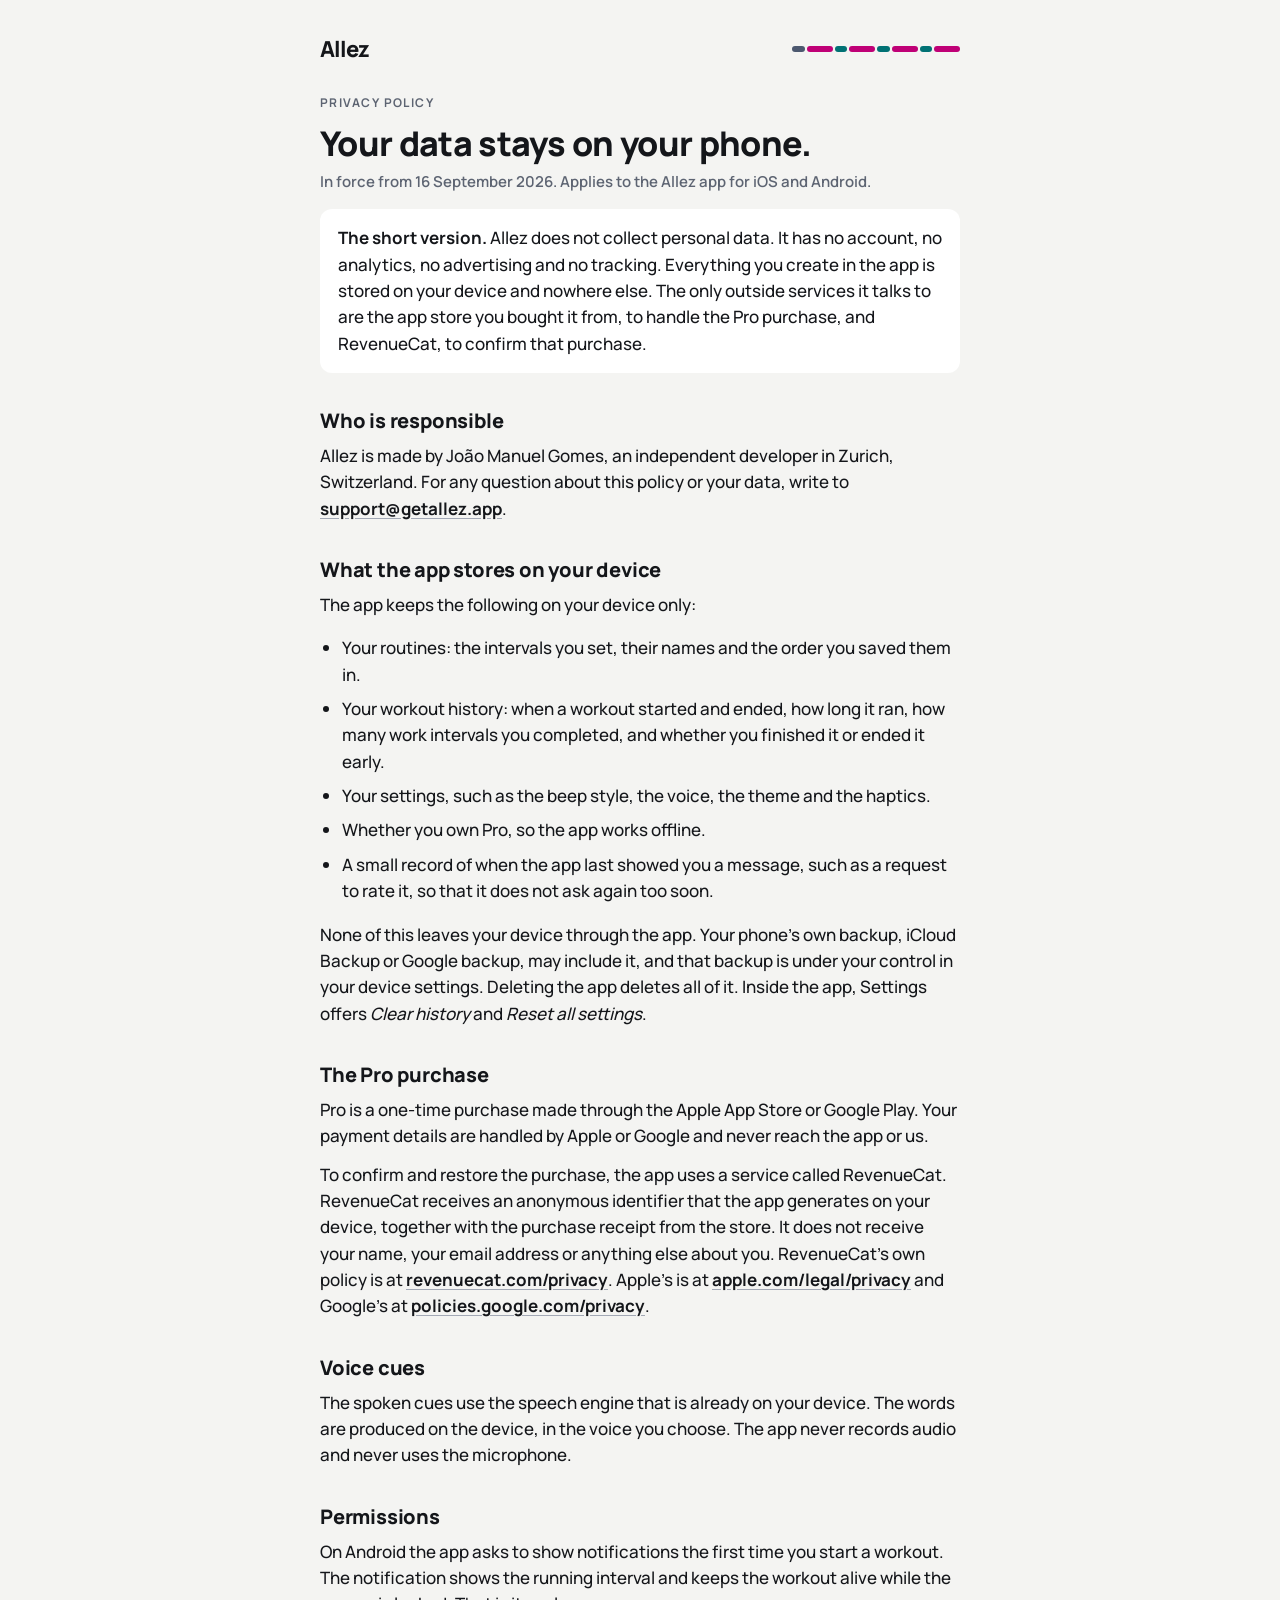
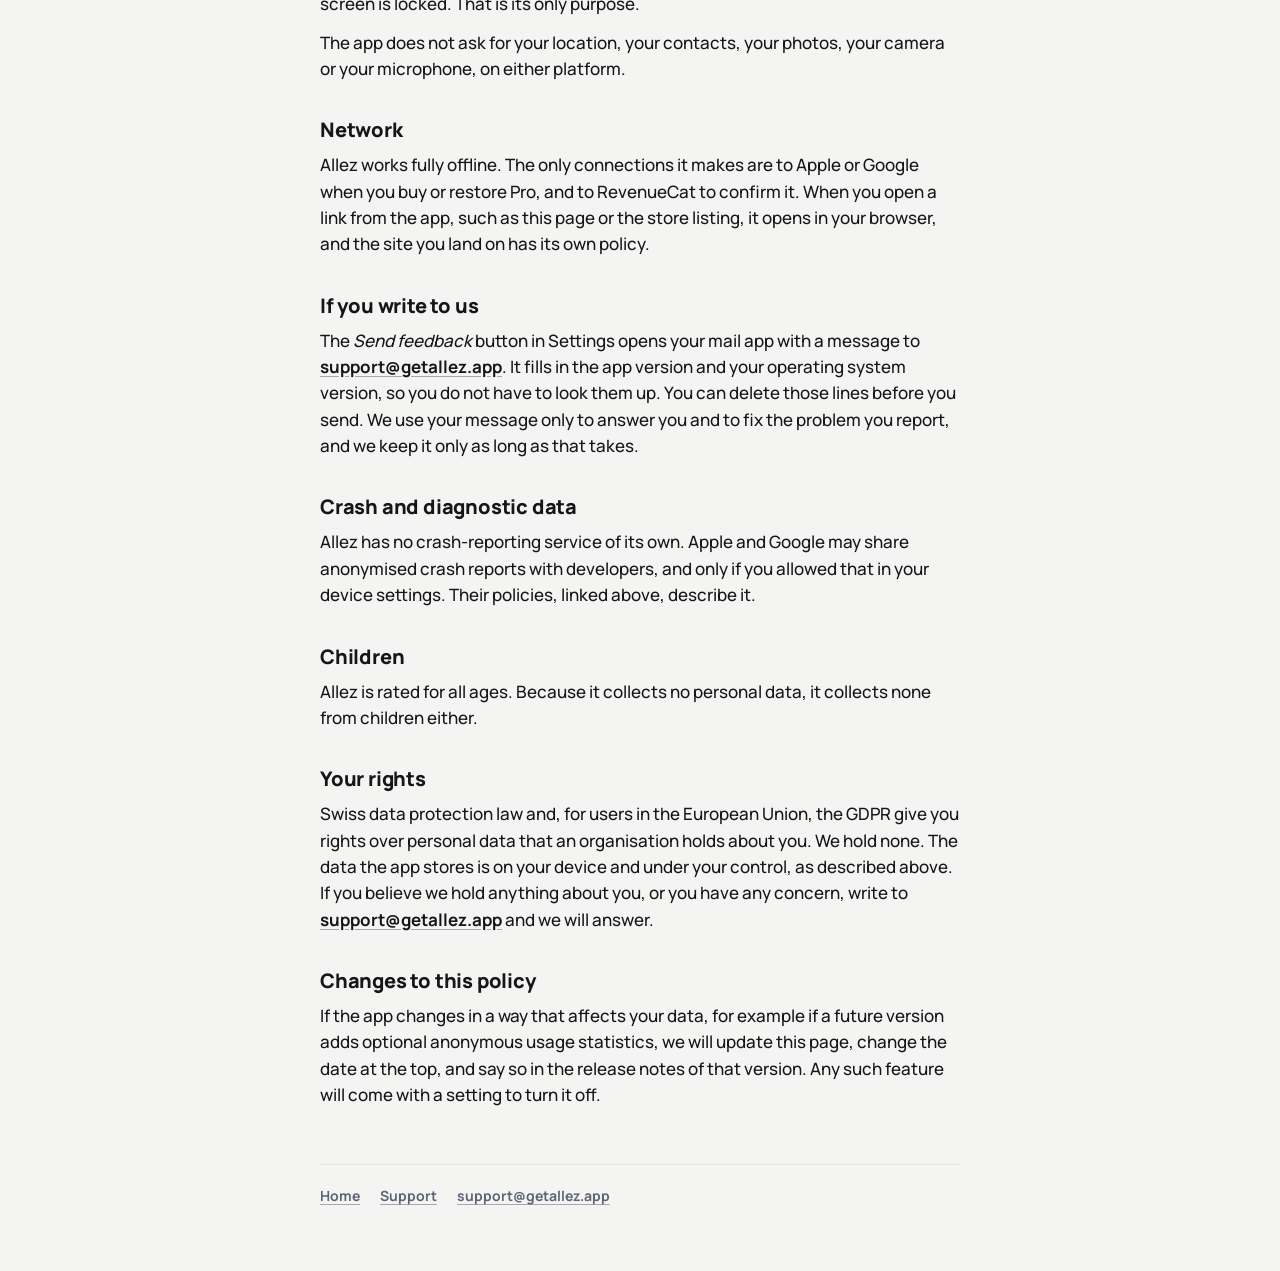
==== privacy/index.html @ d9777434 "site: add the landing page, the privacy policy and the support page Three static pages for getallez." ====
<!doctype html>
<html lang="en">
<head>
  <meta charset="utf-8">
  <meta name="viewport" content="width=device-width, initial-scale=1">
  <title>Privacy policy — Allez</title>
  <meta name="description" content="How the Allez interval timer handles your data. In short: it collects none, and everything you create stays on your device.">
  <meta name="theme-color" media="(prefers-color-scheme: light)" content="#F4F4F2">
  <meta name="theme-color" media="(prefers-color-scheme: dark)" content="#0F1115">
  <link rel="preconnect" href="https://fonts.googleapis.com">
  <link rel="preconnect" href="https://fonts.gstatic.com" crossorigin>
  <link href="https://fonts.googleapis.com/css2?family=Manrope:wght@500;600;700;800&display=swap" rel="stylesheet">
  <link rel="stylesheet" href="../assets/site.css">
</head>
<body>
<main>
  <header class="brand">
    <a class="wordmark" href="../">Allez</a>
    <div class="bar" aria-hidden="true">
      <span class="getready"></span><span></span><span class="rest"></span><span></span><span class="rest"></span><span></span><span class="rest"></span><span></span>
    </div>
  </header>

  <p class="eyebrow">Privacy policy</p>
  <h1>Your data stays on your phone.</h1>
  <p class="meta">In force from 16 September 2026. Applies to the Allez app for iOS and Android.</p>

  <div class="card">
    <p><strong>The short version.</strong> Allez does not collect personal data. It has no account, no analytics, no advertising and no tracking. Everything you create in the app is stored on your device and nowhere else. The only outside services it talks to are the app store you bought it from, to handle the Pro purchase, and RevenueCat, to confirm that purchase.</p>
  </div>

  <h2>Who is responsible</h2>
  <p>Allez is made by João Manuel Gomes, an independent developer in Zurich, Switzerland. For any question about this policy or your data, write to <a href="mailto:support@getallez.app">support@getallez.app</a>.</p>

  <h2>What the app stores on your device</h2>
  <p>The app keeps the following on your device only:</p>
  <ul>
    <li>Your routines: the intervals you set, their names and the order you saved them in.</li>
    <li>Your workout history: when a workout started and ended, how long it ran, how many work intervals you completed, and whether you finished it or ended it early.</li>
    <li>Your settings, such as the beep style, the voice, the theme and the haptics.</li>
    <li>Whether you own Pro, so the app works offline.</li>
    <li>A small record of when the app last showed you a message, such as a request to rate it, so that it does not ask again too soon.</li>
  </ul>
  <p>None of this leaves your device through the app. Your phone's own backup, iCloud Backup or Google backup, may include it, and that backup is under your control in your device settings. Deleting the app deletes all of it. Inside the app, Settings offers <em>Clear history</em> and <em>Reset all settings</em>.</p>

  <h2>The Pro purchase</h2>
  <p>Pro is a one-time purchase made through the Apple App Store or Google Play. Your payment details are handled by Apple or Google and never reach the app or us.</p>
  <p>To confirm and restore the purchase, the app uses a service called RevenueCat. RevenueCat receives an anonymous identifier that the app generates on your device, together with the purchase receipt from the store. It does not receive your name, your email address or anything else about you. RevenueCat's own policy is at <a href="https://www.revenuecat.com/privacy" rel="noopener">revenuecat.com/privacy</a>. Apple's is at <a href="https://www.apple.com/legal/privacy/" rel="noopener">apple.com/legal/privacy</a> and Google's at <a href="https://policies.google.com/privacy" rel="noopener">policies.google.com/privacy</a>.</p>

  <h2>Voice cues</h2>
  <p>The spoken cues use the speech engine that is already on your device. The words are produced on the device, in the voice you choose. The app never records audio and never uses the microphone.</p>

  <h2>Permissions</h2>
  <p>On Android the app asks to show notifications the first time you start a workout. The notification shows the running interval and keeps the workout alive while the screen is locked. That is its only purpose.</p>
  <p>The app does not ask for your location, your contacts, your photos, your camera or your microphone, on either platform.</p>

  <h2>Network</h2>
  <p>Allez works fully offline. The only connections it makes are to Apple or Google when you buy or restore Pro, and to RevenueCat to confirm it. When you open a link from the app, such as this page or the store listing, it opens in your browser, and the site you land on has its own policy.</p>

  <h2>If you write to us</h2>
  <p>The <em>Send feedback</em> button in Settings opens your mail app with a message to <a href="mailto:support@getallez.app">support@getallez.app</a>. It fills in the app version and your operating system version, so you do not have to look them up. You can delete those lines before you send. We use your message only to answer you and to fix the problem you report, and we keep it only as long as that takes.</p>

  <h2>Crash and diagnostic data</h2>
  <p>Allez has no crash-reporting service of its own. Apple and Google may share anonymised crash reports with developers, and only if you allowed that in your device settings. Their policies, linked above, describe it.</p>

  <h2>Children</h2>
  <p>Allez is rated for all ages. Because it collects no personal data, it collects none from children either.</p>

  <h2>Your rights</h2>
  <p>Swiss data protection law and, for users in the European Union, the GDPR give you rights over personal data that an organisation holds about you. We hold none. The data the app stores is on your device and under your control, as described above. If you believe we hold anything about you, or you have any concern, write to <a href="mailto:support@getallez.app">support@getallez.app</a> and we will answer.</p>

  <h2>Changes to this policy</h2>
  <p>If the app changes in a way that affects your data, for example if a future version adds optional anonymous usage statistics, we will update this page, change the date at the top, and say so in the release notes of that version. Any such feature will come with a setting to turn it off.</p>

  <footer>
    <a href="../">Home</a>
    <a href="../support/">Support</a>
    <a href="mailto:support@getallez.app">support@getallez.app</a>
  </footer>
</main>
</body>
</html>
---- assets/site.css ----
/* The site uses the colours and the type of the app, so a user who comes
   from the App Store page to the support page sees the same thing. */

:root {
  --surface: #F4F4F2;
  --card: #FFFFFF;
  --border: #E4E6EA;
  --text: #14161A;
  --text2: #5D6472;
  --text3: #A2A8B5;
  --work: #BF0076;
  --rest: #007174;
  --recovery: #5447A1;
  --getready: #4C586F;
  color-scheme: light dark;
}

@media (prefers-color-scheme: dark) {
  :root {
    --surface: #0F1115;
    --card: #181B21;
    --border: #242830;
    --text: #F4F5F7;
    --text2: #A2A8B5;
    --text3: #5D6472;
  }
}

* {
  box-sizing: border-box;
}

html {
  -webkit-text-size-adjust: 100%;
}

body {
  margin: 0;
  background: var(--surface);
  color: var(--text);
  font-family: "Manrope", -apple-system, BlinkMacSystemFont, "Segoe UI", sans-serif;
  font-size: 17px;
  line-height: 1.55;
  font-weight: 500;
}

main {
  max-width: 680px;
  margin: 0 auto;
  padding: 24px 20px 64px;
}

/* The wordmark and the routine bar are the whole brand. */
.brand {
  display: flex;
  align-items: center;
  justify-content: space-between;
  gap: 16px;
  padding: 8px 0 28px;
}

.wordmark {
  font-size: 22px;
  font-weight: 800;
  letter-spacing: -0.04em;
  color: var(--text);
  text-decoration: none;
}

.bar {
  display: flex;
  gap: 2px;
  height: 6px;
  width: 168px;
}

.bar span {
  flex: 2;
  border-radius: 3px;
  background: var(--work);
}

.bar span.rest {
  flex: 1;
  background: var(--rest);
}

.bar span.getready {
  flex: 1;
  background: var(--getready);
}

h1 {
  font-size: 34px;
  line-height: 1.1;
  letter-spacing: -0.02em;
  font-weight: 800;
  margin: 0 0 8px;
}

h2 {
  font-size: 20px;
  line-height: 1.2;
  letter-spacing: -0.01em;
  font-weight: 800;
  margin: 36px 0 10px;
}

h3 {
  font-size: 17px;
  font-weight: 700;
  margin: 24px 0 6px;
}

p, li {
  margin: 0 0 12px;
}

ul {
  padding-left: 22px;
}

li {
  margin-bottom: 8px;
}

a {
  color: var(--text);
  font-weight: 700;
  text-decoration: underline;
  text-decoration-color: var(--text3);
  text-underline-offset: 3px;
}

a:hover {
  text-decoration-color: var(--text);
}

.lead {
  font-size: 20px;
  color: var(--text2);
  font-weight: 600;
  margin-bottom: 28px;
}

.meta {
  color: var(--text2);
  font-size: 15px;
  font-weight: 600;
}

.eyebrow {
  font-size: 12px;
  font-weight: 700;
  letter-spacing: 0.12em;
  text-transform: uppercase;
  color: var(--text2);
  margin: 0 0 12px;
}

.card {
  background: var(--card);
  border-radius: 12px;
  padding: 16px 18px;
  margin: 16px 0;
}

.card p:last-child, .card li:last-child {
  margin-bottom: 0;
}

.pill {
  display: inline-block;
  padding: 10px 18px;
  border-radius: 999px;
  background: var(--text);
  color: var(--surface);
  font-weight: 800;
  text-decoration: none;
}

.pill.quiet {
  background: transparent;
  color: var(--text2);
  border: 1.5px solid var(--border);
}

.actions {
  display: flex;
  flex-wrap: wrap;
  gap: 10px;
  margin: 28px 0;
}

footer {
  margin-top: 56px;
  padding-top: 20px;
  border-top: 1px solid var(--border);
  color: var(--text2);
  font-size: 14px;
  font-weight: 600;
  display: flex;
  flex-wrap: wrap;
  gap: 8px 20px;
}

footer a {
  color: var(--text2);
}

code {
  font-family: ui-monospace, "SF Mono", Menlo, monospace;
  font-size: 15px;
  background: var(--card);
  padding: 2px 6px;
  border-radius: 6px;
}

table {
  width: 100%;
  border-collapse: collapse;
  font-size: 15px;
  margin: 12px 0 20px;
}

th, td {
  text-align: left;
  padding: 10px 8px;
  border-bottom: 1px solid var(--border);
  vertical-align: top;
}

th {
  color: var(--text2);
  font-weight: 700;
  font-size: 12px;
  letter-spacing: 0.08em;
  text-transform: uppercase;
}
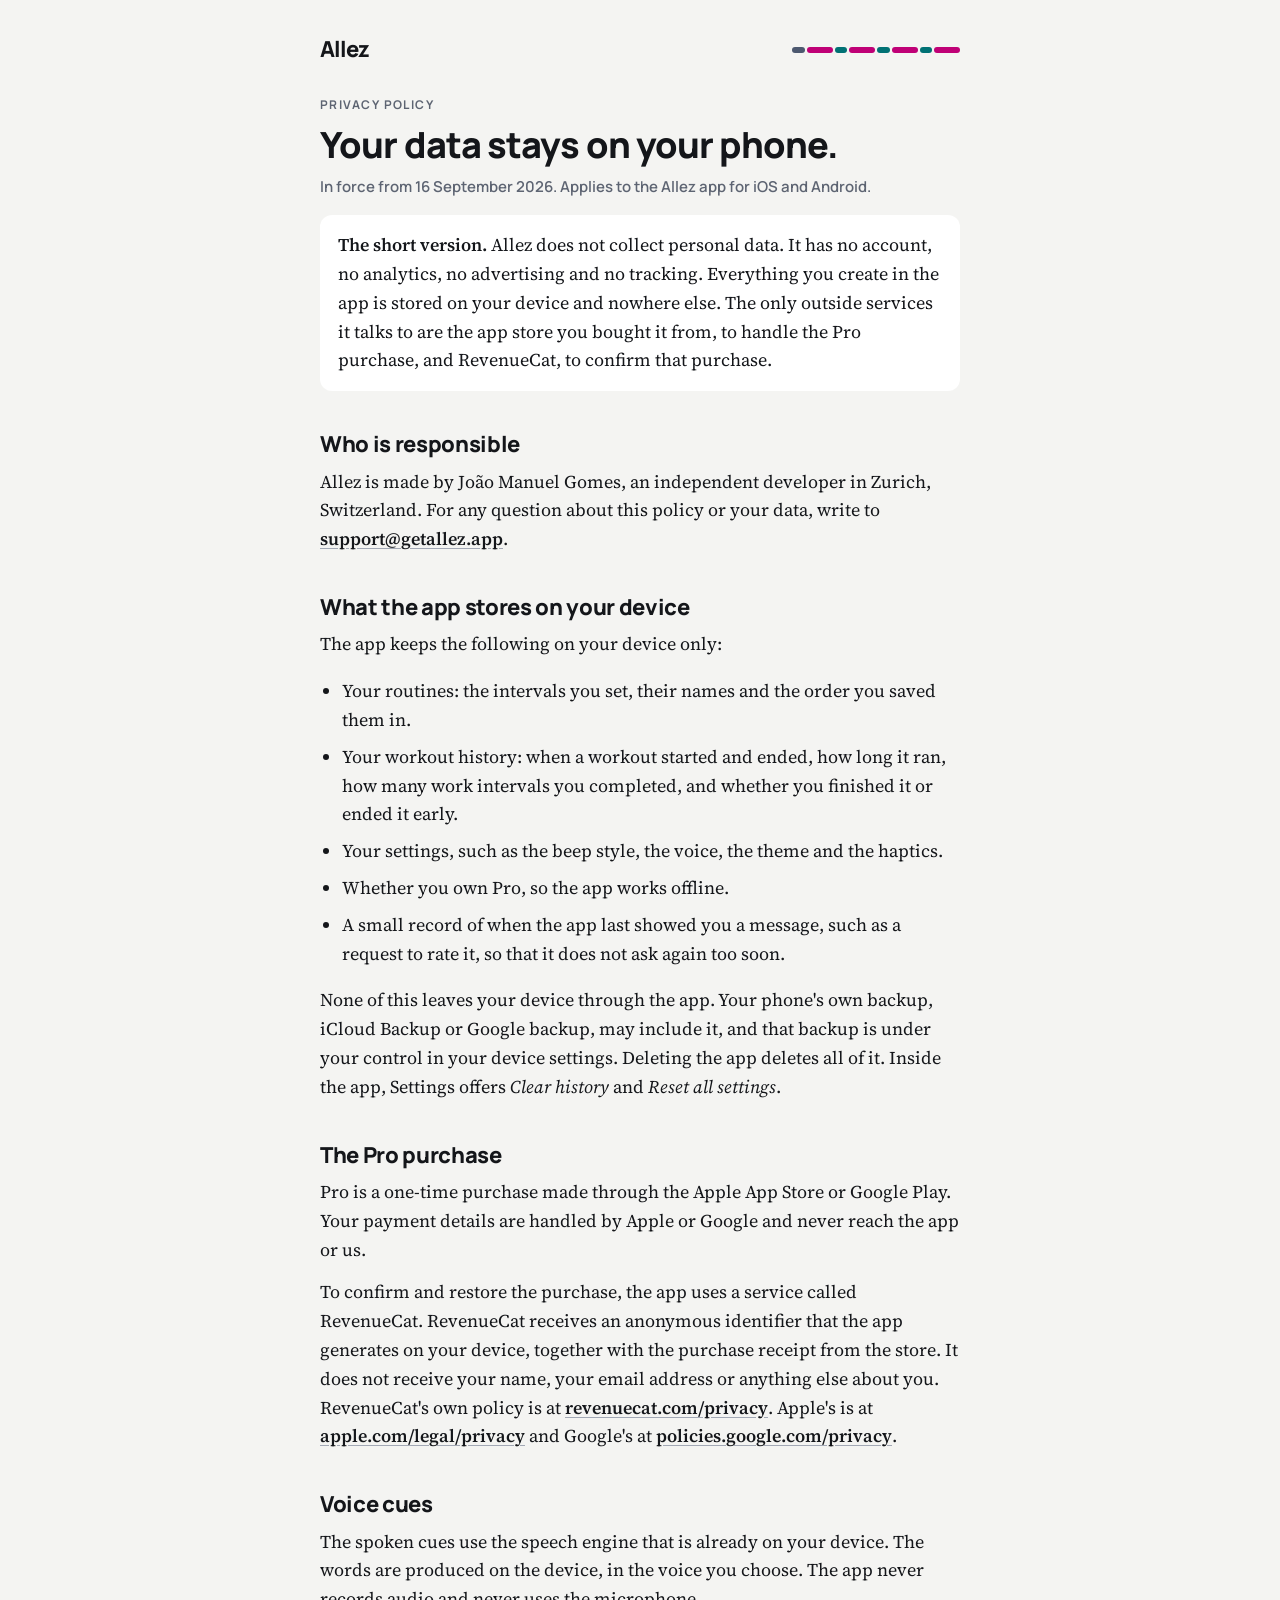
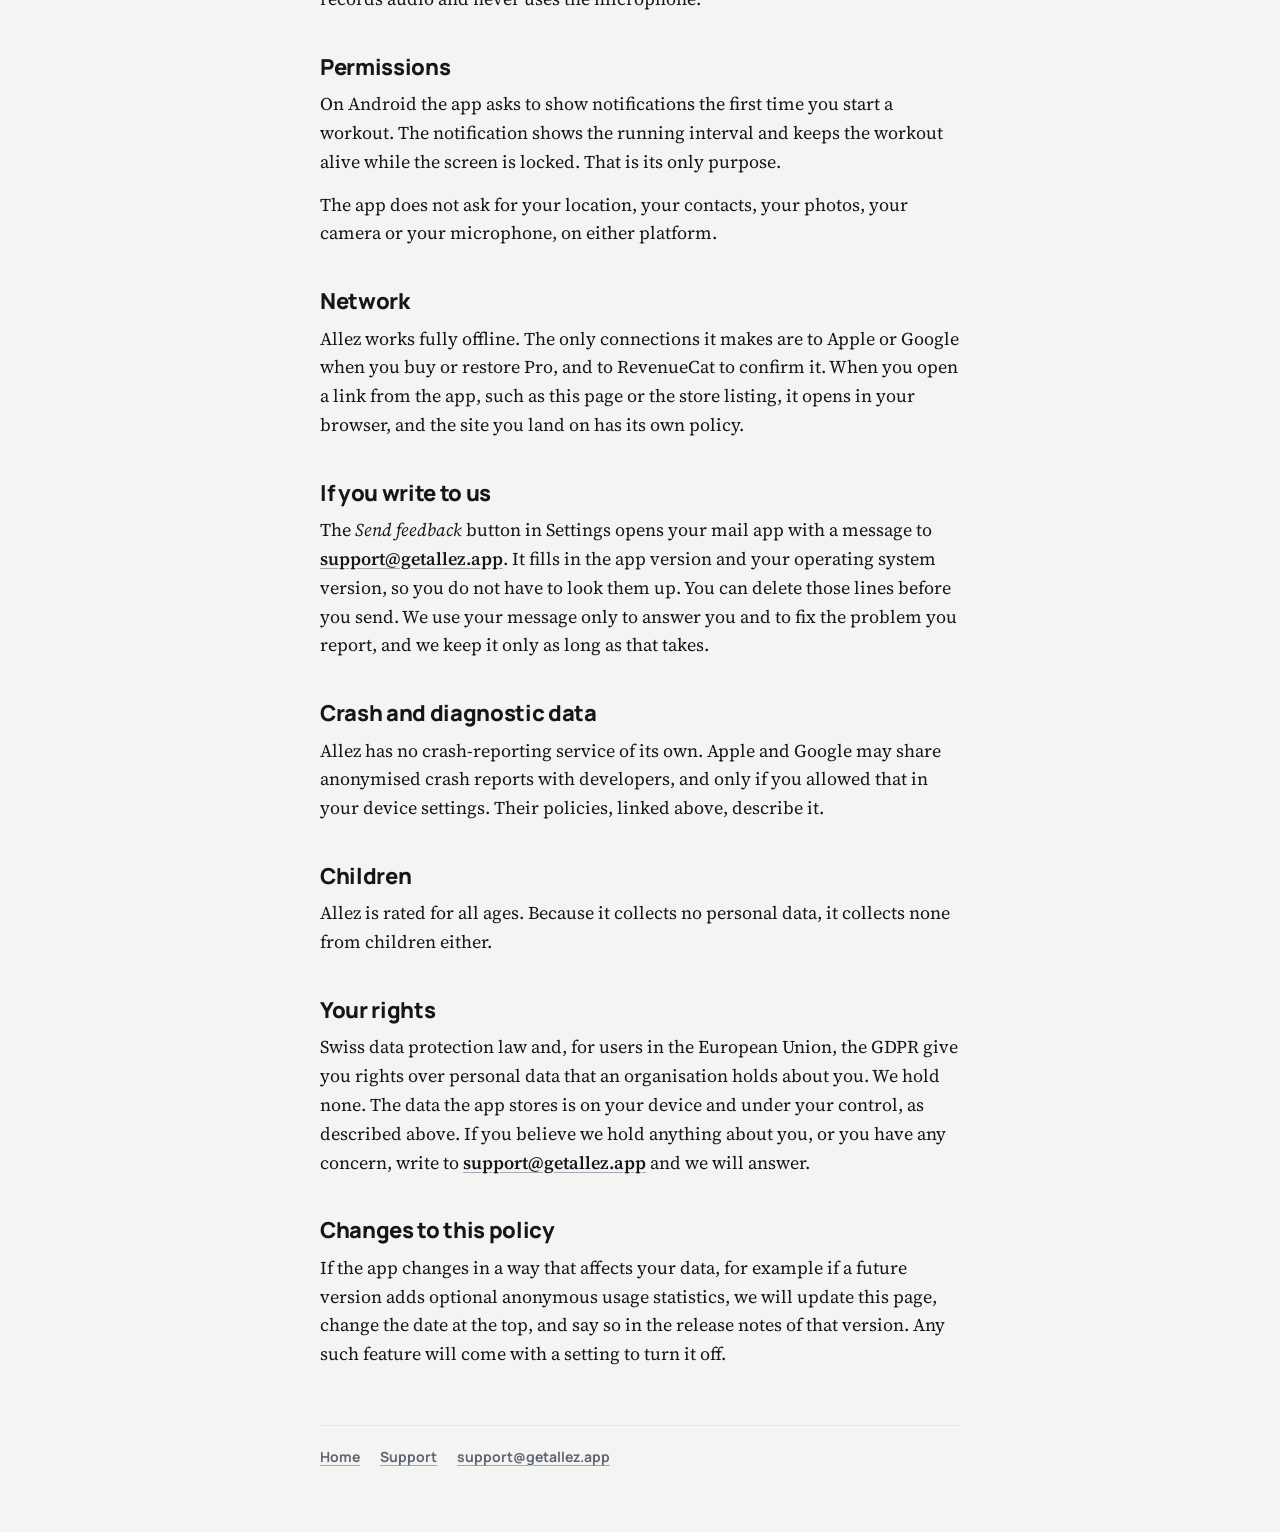
==== commit 8f02314e: "site: set the body text in a serif so headings and paragraphs differ Headings, labels and buttons ke" ====
--- a/privacy/index.html
+++ b/privacy/index.html
@@ -9,7 +9,7 @@
   <meta name="theme-color" media="(prefers-color-scheme: dark)" content="#0F1115">
   <link rel="preconnect" href="https://fonts.googleapis.com">
   <link rel="preconnect" href="https://fonts.gstatic.com" crossorigin>
-  <link href="https://fonts.googleapis.com/css2?family=Manrope:wght@500;600;700;800&display=swap" rel="stylesheet">
+  <link href="https://fonts.googleapis.com/css2?family=Manrope:wght@600;700;800&family=Source+Serif+4:ital,opsz,wght@0,8..60,400;0,8..60,600;1,8..60,400&display=swap" rel="stylesheet">
   <link rel="stylesheet" href="../assets/site.css">
 </head>
 <body>
--- a/assets/site.css
+++ b/assets/site.css
@@ -34,14 +34,21 @@
   -webkit-text-size-adjust: 100%;
 }
 
+/* Two voices. Headings, labels and buttons speak in Manrope, the face of
+   the app. Running text speaks in a serif made for reading on screens, so
+   a heading and the paragraph under it never look like the same thing. */
 body {
   margin: 0;
   background: var(--surface);
   color: var(--text);
+  font-family: "Source Serif 4", Georgia, "Times New Roman", serif;
+  font-size: 18px;
+  line-height: 1.6;
+  font-weight: 400;
+}
+
+h1, h2, h3, .wordmark, .eyebrow, .pill, .meta, footer, th {
   font-family: "Manrope", -apple-system, BlinkMacSystemFont, "Segoe UI", sans-serif;
-  font-size: 17px;
-  line-height: 1.55;
-  font-weight: 500;
 }
 
 main {
@@ -91,29 +98,30 @@
 }
 
 h1 {
-  font-size: 34px;
-  line-height: 1.1;
-  letter-spacing: -0.02em;
-  font-weight: 800;
-  margin: 0 0 8px;
+  font-size: 36px;
+  line-height: 1.08;
+  letter-spacing: -0.025em;
+  font-weight: 800;
+  margin: 0 0 10px;
 }
 
 h2 {
-  font-size: 20px;
+  font-size: 22px;
   line-height: 1.2;
-  letter-spacing: -0.01em;
-  font-weight: 800;
-  margin: 36px 0 10px;
+  letter-spacing: -0.015em;
+  font-weight: 800;
+  margin: 40px 0 10px;
 }
 
 h3 {
   font-size: 17px;
-  font-weight: 700;
-  margin: 24px 0 6px;
+  font-weight: 800;
+  letter-spacing: -0.005em;
+  margin: 26px 0 6px;
 }
 
 p, li {
-  margin: 0 0 12px;
+  margin: 0 0 14px;
 }
 
 ul {
@@ -124,9 +132,13 @@
   margin-bottom: 8px;
 }
 
+strong {
+  font-weight: 600;
+}
+
 a {
   color: var(--text);
-  font-weight: 700;
+  font-weight: 600;
   text-decoration: underline;
   text-decoration-color: var(--text3);
   text-underline-offset: 3px;
@@ -137,9 +149,10 @@
 }
 
 .lead {
-  font-size: 20px;
-  color: var(--text2);
-  font-weight: 600;
+  font-size: 21px;
+  line-height: 1.45;
+  color: var(--text2);
+  font-weight: 400;
   margin-bottom: 28px;
 }
 
@@ -198,7 +211,7 @@
   border-top: 1px solid var(--border);
   color: var(--text2);
   font-size: 14px;
-  font-weight: 600;
+  font-weight: 700;
   display: flex;
   flex-wrap: wrap;
   gap: 8px 20px;
@@ -206,6 +219,7 @@
 
 footer a {
   color: var(--text2);
+  font-weight: 700;
 }
 
 code {
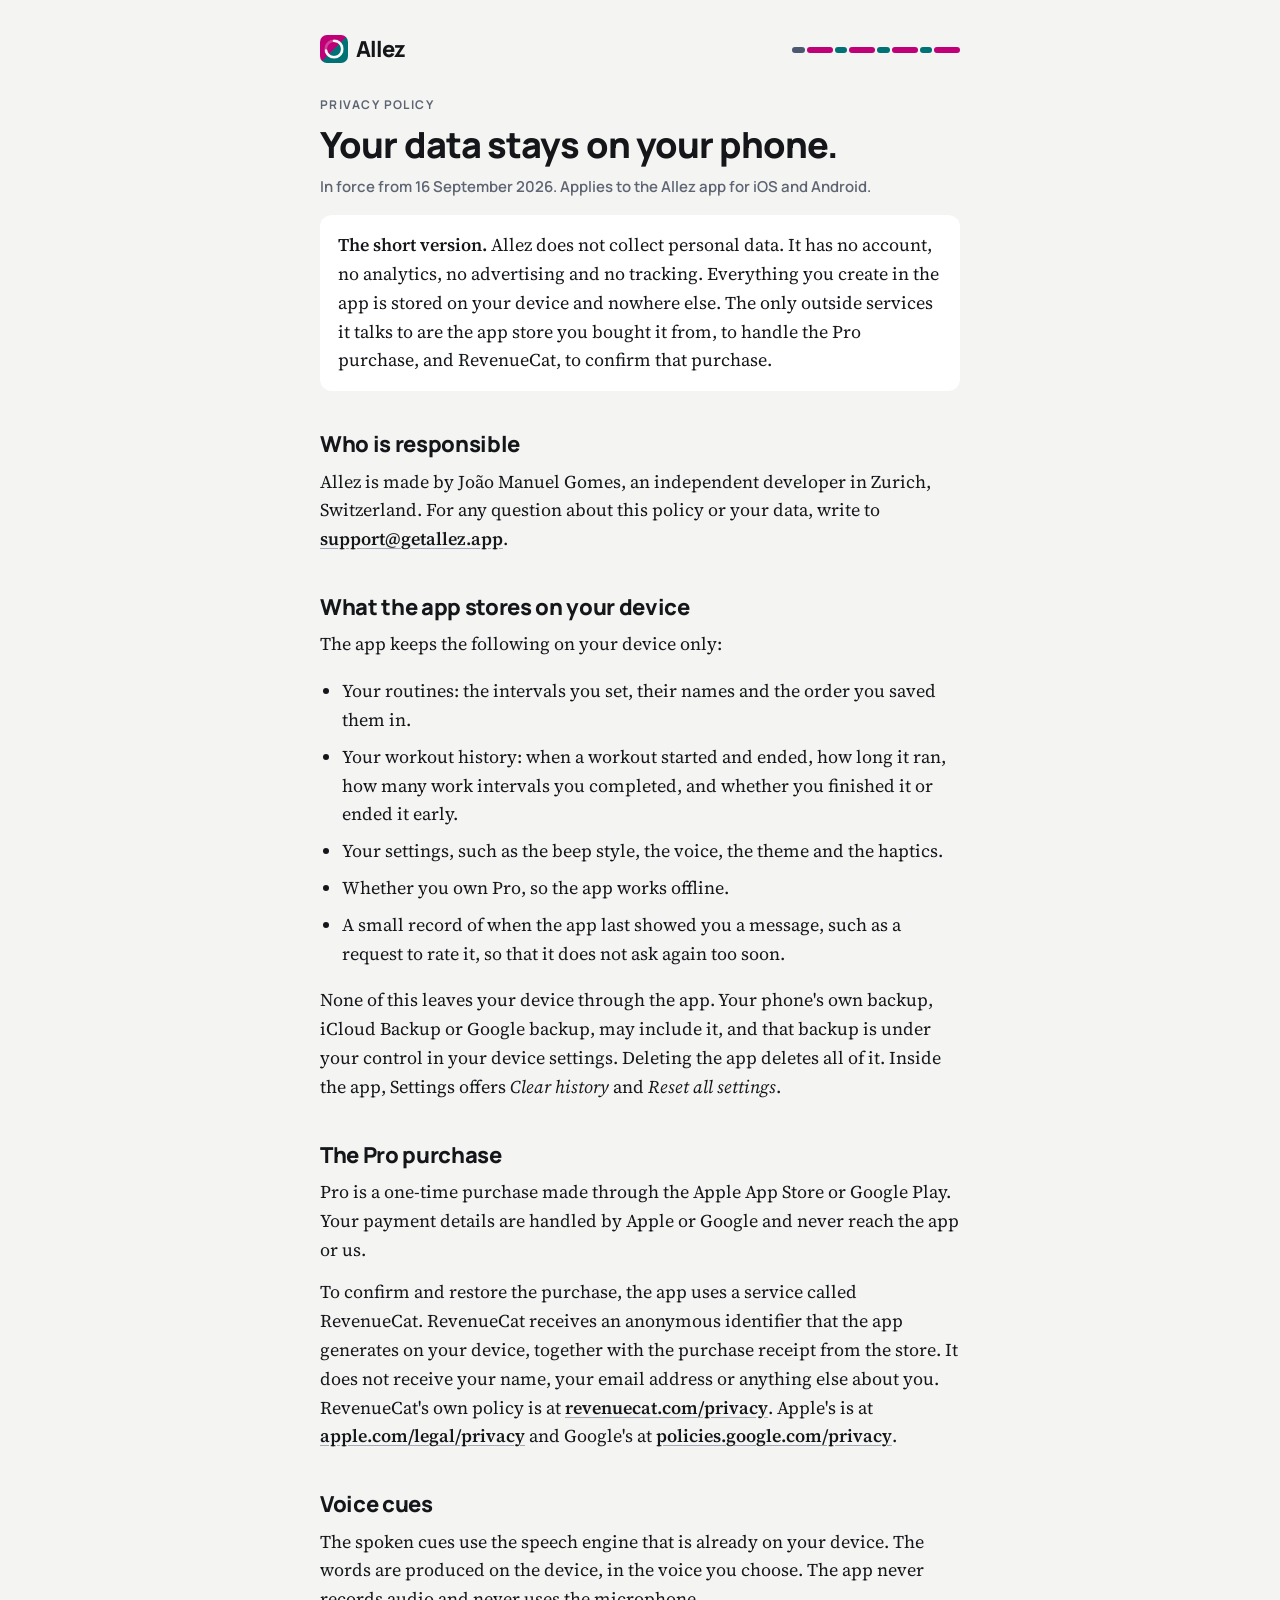
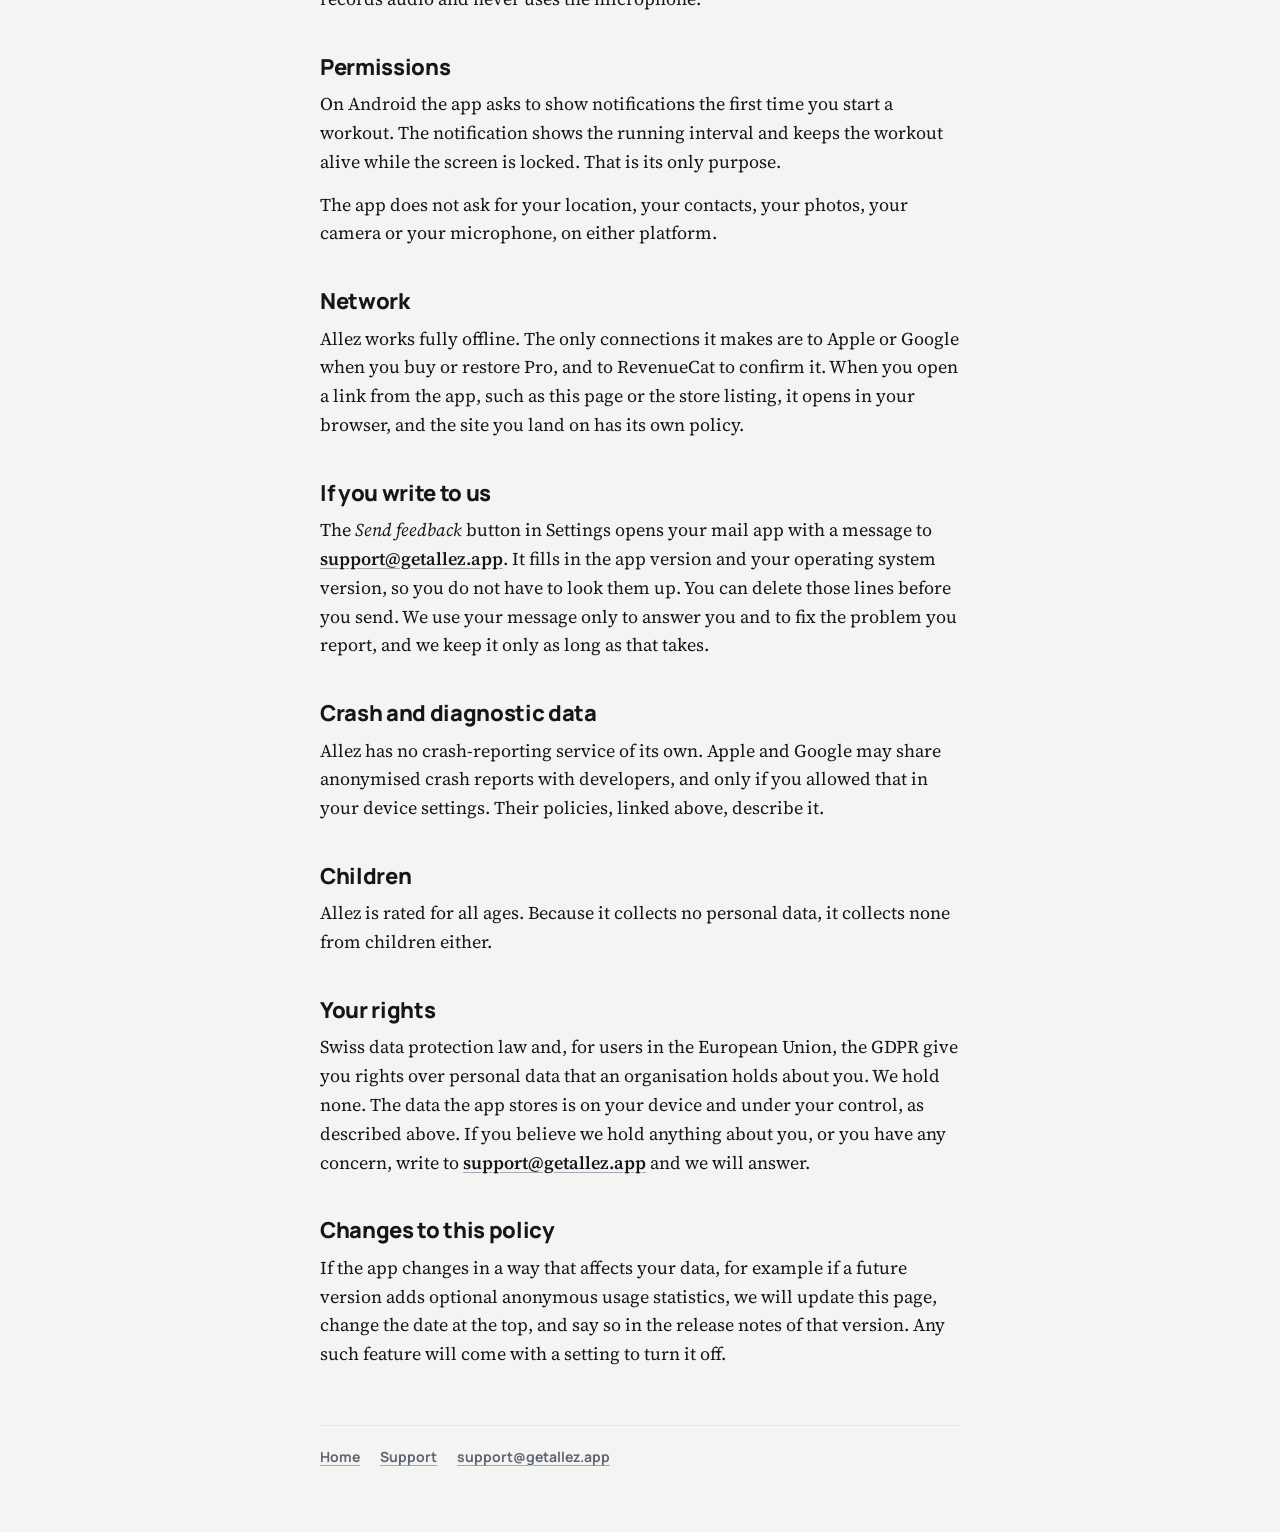
==== commit 00cad364: "site: give the landing page the app's face The landing page now shows the app: the timer mid-work as" ====
--- a/privacy/index.html
+++ b/privacy/index.html
@@ -7,6 +7,17 @@
   <meta name="description" content="How the Allez interval timer handles your data. In short: it collects none, and everything you create stays on your device.">
   <meta name="theme-color" media="(prefers-color-scheme: light)" content="#F4F4F2">
   <meta name="theme-color" media="(prefers-color-scheme: dark)" content="#0F1115">
+  <link rel="icon" href="../assets/icons/favicon.ico" sizes="any">
+  <link rel="icon" type="image/png" sizes="32x32" href="../assets/icons/icon-32.png">
+  <link rel="apple-touch-icon" href="../assets/icons/apple-touch-icon.png">
+  <meta property="og:type" content="website">
+  <meta property="og:site_name" content="Allez">
+  <meta property="og:title" content="Privacy policy — Allez">
+  <meta property="og:description" content="How the Allez interval timer handles your data. In short: it collects none.">
+  <meta property="og:url" content="https://getallez.app/privacy/">
+  <meta property="og:image" content="https://getallez.app/assets/og-image.png">
+  <meta name="twitter:card" content="summary_large_image">
+  <meta name="twitter:image" content="https://getallez.app/assets/og-image.png">
   <link rel="preconnect" href="https://fonts.googleapis.com">
   <link rel="preconnect" href="https://fonts.gstatic.com" crossorigin>
   <link href="https://fonts.googleapis.com/css2?family=Manrope:wght@600;700;800&family=Source+Serif+4:ital,opsz,wght@0,8..60,400;0,8..60,600;1,8..60,400&display=swap" rel="stylesheet">
@@ -15,7 +26,7 @@
 <body>
 <main>
   <header class="brand">
-    <a class="wordmark" href="../">Allez</a>
+    <a class="wordmark" href="../"><img class="appicon" src="../assets/icons/icon-48.png" width="28" height="28" alt="">Allez</a>
     <div class="bar" aria-hidden="true">
       <span class="getready"></span><span></span><span class="rest"></span><span></span><span class="rest"></span><span></span><span class="rest"></span><span></span>
     </div>
--- a/assets/site.css
+++ b/assets/site.css
@@ -251,3 +251,298 @@
   letter-spacing: 0.08em;
   text-transform: uppercase;
 }
+
+/* --- The landing page. The inner pages keep the narrow reading column. */
+
+main.wide {
+  max-width: 960px;
+}
+
+.appicon {
+  width: 28px;
+  height: 28px;
+  border-radius: 7px;
+  vertical-align: -6px;
+  margin-right: 8px;
+}
+
+/* The hero bar runs, like a routine. Off for people who asked for less
+   motion. */
+@media (prefers-reduced-motion: no-preference) {
+  .bar.live span {
+    animation: run 4.8s ease-in-out infinite;
+  }
+  .bar.live span:nth-child(1) { animation-delay: 0s; }
+  .bar.live span:nth-child(2) { animation-delay: .6s; }
+  .bar.live span:nth-child(3) { animation-delay: 1.2s; }
+  .bar.live span:nth-child(4) { animation-delay: 1.8s; }
+  .bar.live span:nth-child(5) { animation-delay: 2.4s; }
+  .bar.live span:nth-child(6) { animation-delay: 3s; }
+  .bar.live span:nth-child(7) { animation-delay: 3.6s; }
+  .bar.live span:nth-child(8) { animation-delay: 4.2s; }
+  @keyframes run {
+    0%, 100% { opacity: .35; }
+    12% { opacity: 1; }
+    30% { opacity: .35; }
+  }
+}
+
+section {
+  margin: 56px 0 0;
+}
+
+.hero {
+  display: grid;
+  grid-template-columns: 1fr;
+  gap: 32px;
+  align-items: center;
+  margin-top: 8px;
+}
+
+.hero h1 {
+  font-size: 40px;
+}
+
+.hero-phone {
+  max-width: 300px;
+  margin: 0 auto;
+}
+
+@media (min-width: 760px) {
+  .hero {
+    grid-template-columns: 1.15fr .85fr;
+    gap: 48px;
+  }
+  .hero h1 {
+    font-size: 48px;
+  }
+  .hero-phone {
+    max-width: 320px;
+    margin: 0;
+    justify-self: end;
+  }
+}
+
+.phone {
+  margin: 0;
+  border-radius: 34px;
+  overflow: hidden;
+  border: 1px solid var(--border);
+  background: var(--card);
+  box-shadow: 0 24px 60px rgba(0, 0, 0, .28);
+}
+
+.phone img {
+  display: block;
+  width: 100%;
+  height: auto;
+}
+
+.phone figcaption {
+  font-family: "Manrope", -apple-system, BlinkMacSystemFont, "Segoe UI", sans-serif;
+  font-size: 14px;
+  font-weight: 700;
+  color: var(--text2);
+  padding: 12px 16px 14px;
+  background: var(--card);
+}
+
+/* Three phones in a row, or a row you swipe through on a narrow screen. */
+.screens {
+  display: grid;
+  grid-auto-flow: column;
+  grid-auto-columns: minmax(230px, 1fr);
+  gap: 18px;
+  overflow-x: auto;
+  scroll-snap-type: x mandatory;
+  padding: 8px 2px 16px;
+  margin: 0 -20px;
+  padding-left: 20px;
+  padding-right: 20px;
+  scrollbar-width: none;
+}
+
+.screens::-webkit-scrollbar {
+  display: none;
+}
+
+.screens .phone {
+  scroll-snap-align: start;
+}
+
+@media (min-width: 760px) {
+  .screens {
+    grid-auto-flow: row;
+    grid-template-columns: repeat(3, 1fr);
+    overflow: visible;
+    margin: 0;
+    padding: 8px 0 0;
+  }
+}
+
+.icon {
+  width: 20px;
+  height: 20px;
+  fill: none;
+  stroke: currentColor;
+  stroke-width: 2;
+  stroke-linecap: round;
+  stroke-linejoin: round;
+  flex: none;
+}
+
+.icon.inline {
+  width: 16px;
+  height: 16px;
+  vertical-align: -3px;
+  margin-right: 6px;
+}
+
+/* The interval types, each in its own colour, as on the timer. */
+.intervals {
+  list-style: none;
+  padding: 0;
+  margin: 20px 0 0;
+  display: flex;
+  flex-wrap: wrap;
+  gap: 10px;
+}
+
+.chip {
+  display: inline-flex;
+  align-items: center;
+  gap: 8px;
+  padding: 9px 16px 9px 12px;
+  border-radius: 999px;
+  background: var(--tint);
+  color: #FAFAFA;
+  font-family: "Manrope", -apple-system, BlinkMacSystemFont, "Segoe UI", sans-serif;
+  font-size: 15px;
+  font-weight: 700;
+  margin: 0;
+}
+
+.features {
+  display: grid;
+  grid-template-columns: 1fr;
+  gap: 14px;
+  margin-top: 20px;
+}
+
+@media (min-width: 640px) {
+  .features {
+    grid-template-columns: repeat(2, 1fr);
+  }
+}
+
+@media (min-width: 900px) {
+  .features {
+    grid-template-columns: repeat(3, 1fr);
+  }
+}
+
+.feature {
+  background: var(--card);
+  border-radius: 14px;
+  padding: 18px 18px 16px;
+}
+
+.feature h3 {
+  margin: 12px 0 6px;
+  font-size: 18px;
+}
+
+.feature p {
+  margin: 0;
+  font-size: 16px;
+  color: var(--text2);
+}
+
+.feature-icon {
+  display: inline-flex;
+  align-items: center;
+  justify-content: center;
+  width: 40px;
+  height: 40px;
+  border-radius: 12px;
+  background: var(--tint);
+  color: #FAFAFA;
+}
+
+.feature-icon .icon {
+  width: 22px;
+  height: 22px;
+}
+
+.plans {
+  display: grid;
+  grid-template-columns: 1fr;
+  gap: 14px;
+  margin-top: 20px;
+}
+
+@media (min-width: 640px) {
+  .plans {
+    grid-template-columns: 1fr 1fr;
+  }
+}
+
+.plan {
+  background: var(--card);
+  border-radius: 14px;
+  padding: 20px 20px 16px;
+}
+
+.plan.pro {
+  border: 1.5px solid #F5C449;
+}
+
+.plan h3 {
+  margin: 0 0 12px;
+  font-size: 22px;
+  display: flex;
+  align-items: center;
+  gap: 10px;
+}
+
+.propill {
+  font-size: 11px;
+  font-weight: 800;
+  letter-spacing: .1em;
+  text-transform: uppercase;
+  background: #F5C449;
+  color: #2B1D00;
+  padding: 3px 9px;
+  border-radius: 999px;
+}
+
+.ticks {
+  list-style: none;
+  padding: 0;
+  margin: 0;
+}
+
+.ticks li {
+  display: flex;
+  gap: 10px;
+  align-items: flex-start;
+  margin: 0 0 10px;
+  font-size: 16px;
+}
+
+.ticks .icon {
+  width: 18px;
+  height: 18px;
+  margin-top: 4px;
+  color: var(--rest);
+}
+
+.plan.pro .ticks .icon {
+  color: #F5C449;
+}
+
+footer .made {
+  flex-basis: 100%;
+  color: var(--text3);
+  font-weight: 600;
+}
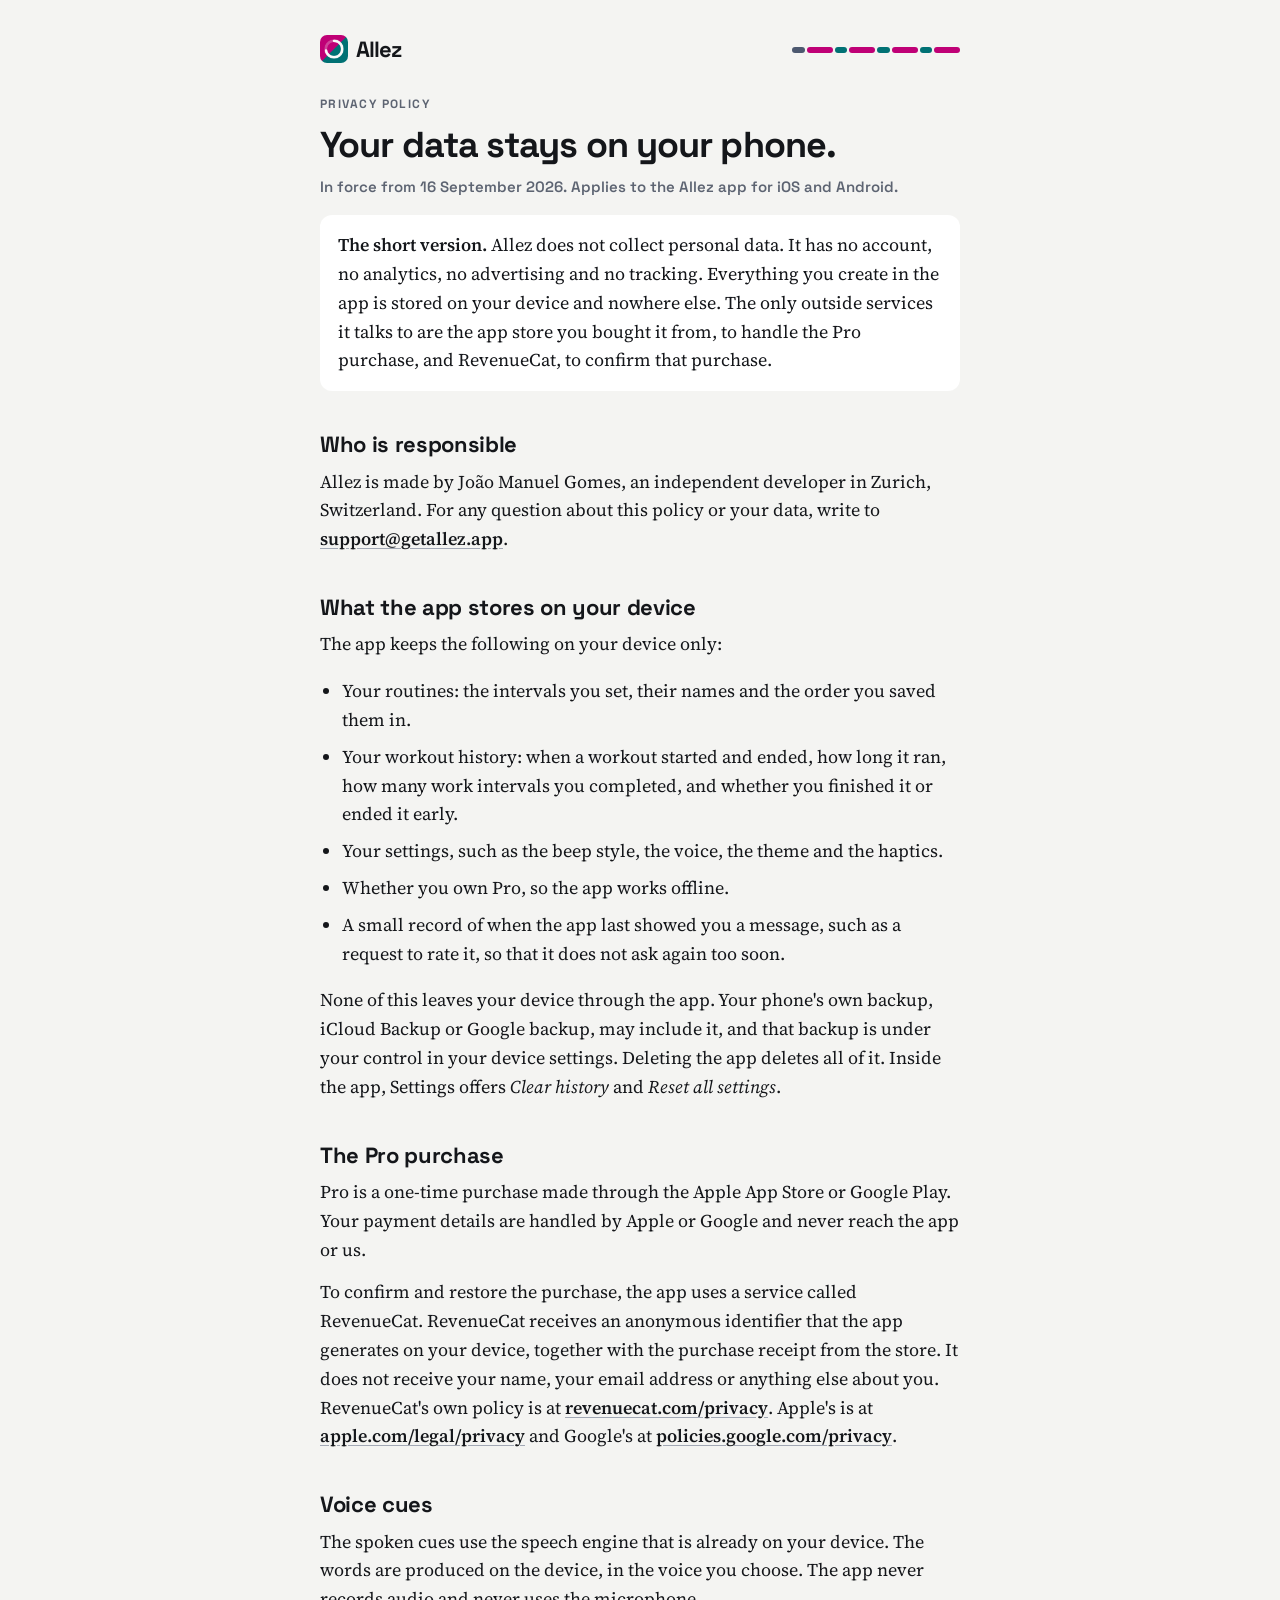
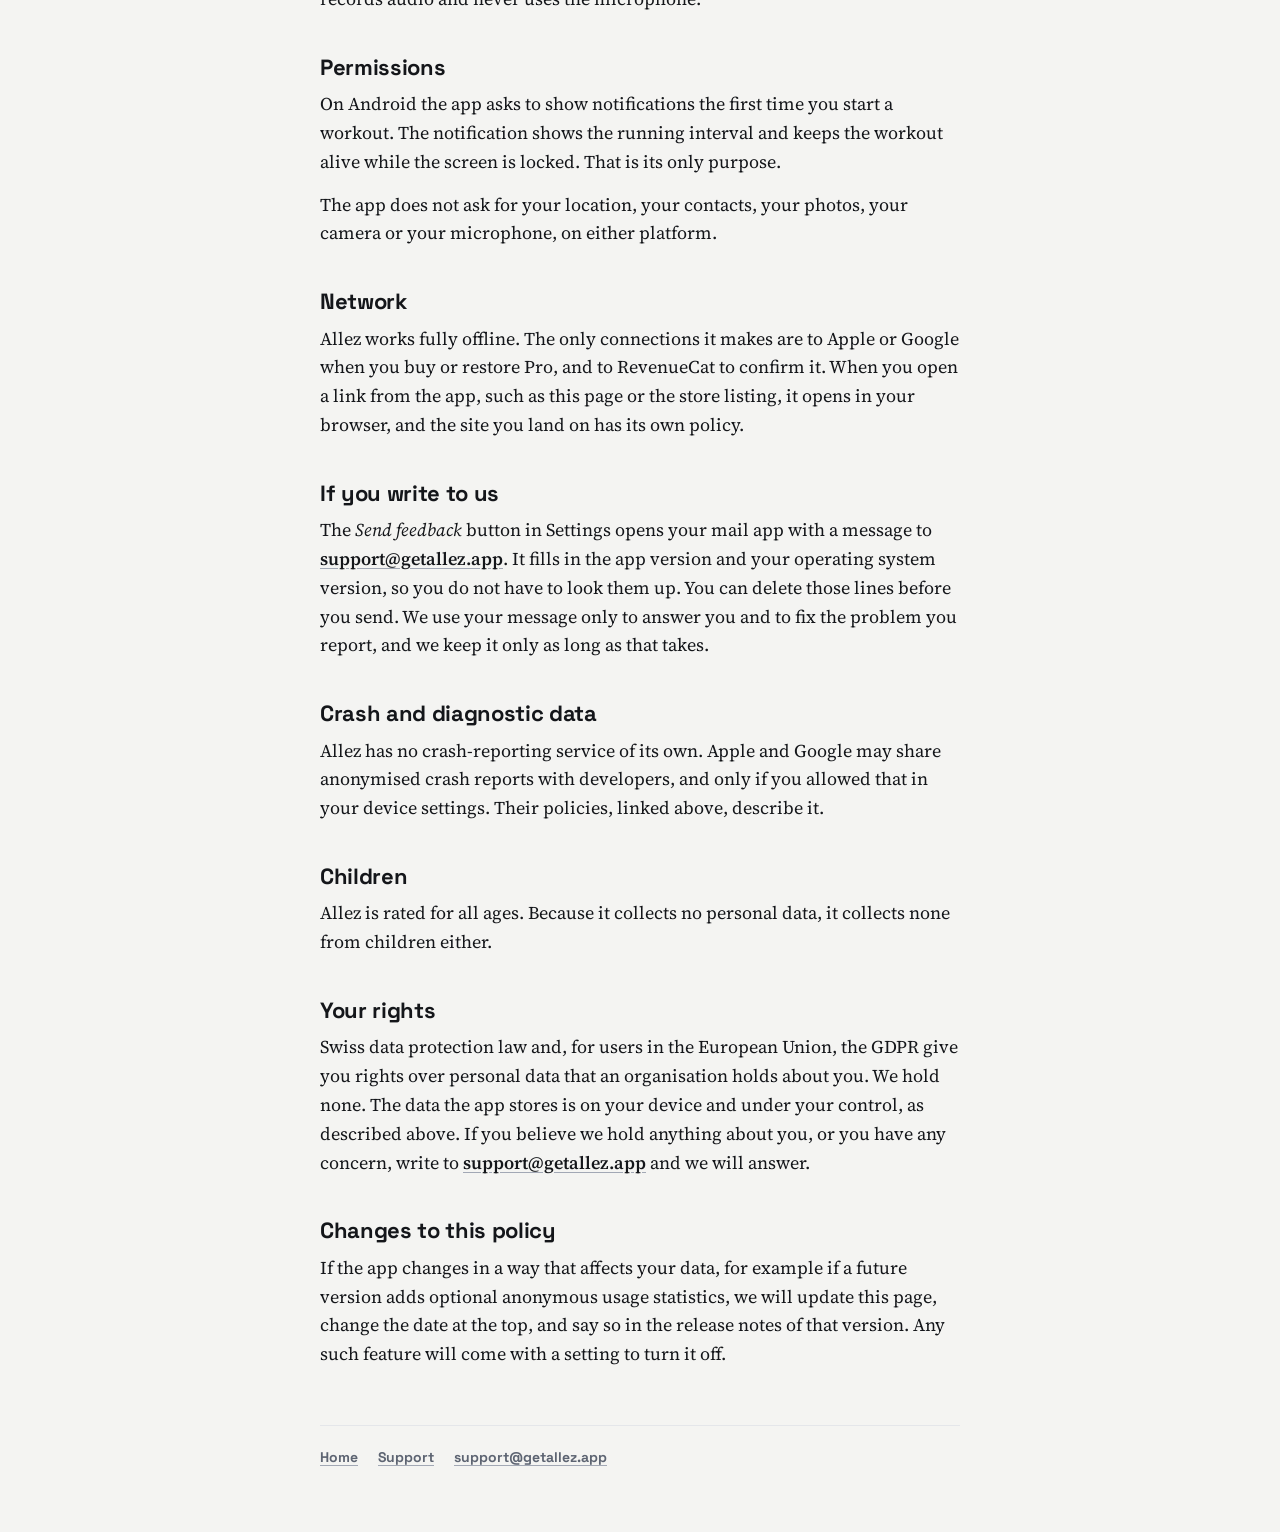
==== commit 1ea1b084: "site: set headings in Space Grotesk and refresh the screens The app moved to Space Grotesk, so the h" ====
--- a/privacy/index.html
+++ b/privacy/index.html
@@ -20,7 +20,7 @@
   <meta name="twitter:image" content="https://getallez.app/assets/og-image.png">
   <link rel="preconnect" href="https://fonts.googleapis.com">
   <link rel="preconnect" href="https://fonts.gstatic.com" crossorigin>
-  <link href="https://fonts.googleapis.com/css2?family=Manrope:wght@600;700;800&family=Source+Serif+4:ital,opsz,wght@0,8..60,400;0,8..60,600;1,8..60,400&display=swap" rel="stylesheet">
+  <link href="https://fonts.googleapis.com/css2?family=Space+Grotesk:wght@500;600;700&family=Source+Serif+4:ital,opsz,wght@0,8..60,400;0,8..60,600;1,8..60,400&display=swap" rel="stylesheet">
   <link rel="stylesheet" href="../assets/site.css">
 </head>
 <body>
--- a/assets/site.css
+++ b/assets/site.css
@@ -34,8 +34,19 @@
   -webkit-text-size-adjust: 100%;
 }
 
-/* Two voices. Headings, labels and buttons speak in Manrope, the face of
-   the app. Running text speaks in a serif made for reading on screens, so
+img {
+  max-width: 100%;
+  height: auto;
+}
+
+/* Nothing on the page may widen it. The screens row scrolls inside its
+   own box; the page itself never scrolls sideways. */
+body {
+  overflow-x: clip;
+}
+
+/* Two voices. Headings, labels and buttons speak in Space Grotesk, the
+   face of the app. Running text speaks in a serif made for reading on screens, so
    a heading and the paragraph under it never look like the same thing. */
 body {
   margin: 0;
@@ -48,7 +59,7 @@
 }
 
 h1, h2, h3, .wordmark, .eyebrow, .pill, .meta, footer, th {
-  font-family: "Manrope", -apple-system, BlinkMacSystemFont, "Segoe UI", sans-serif;
+  font-family: "Space Grotesk", -apple-system, BlinkMacSystemFont, "Segoe UI", sans-serif;
 }
 
 main {
@@ -184,11 +195,15 @@
 
 .pill {
   display: inline-block;
+  max-width: 100%;
   padding: 10px 18px;
   border-radius: 999px;
   background: var(--text);
   color: var(--surface);
   font-weight: 800;
+  font-size: 15px;
+  line-height: 1.35;
+  text-align: center;
   text-decoration: none;
 }
 
@@ -293,30 +308,55 @@
 
 .hero {
   display: grid;
-  grid-template-columns: 1fr;
-  gap: 32px;
+  grid-template-columns: minmax(0, 1fr);
+  gap: 28px;
   align-items: center;
-  margin-top: 8px;
+  margin-top: 4px;
+}
+
+.hero > * {
+  min-width: 0;
 }
 
 .hero h1 {
-  font-size: 40px;
-}
-
-.hero-phone {
-  max-width: 300px;
+  font-size: 32px;
+}
+
+.hero .lead {
+  font-size: 18px;
+  line-height: 1.5;
+}
+
+/* Centred and modest on a phone; a phone photo does not need to be
+   phone-sized. On a small screen it never takes more than six tenths of
+   the height, so the first screen still shows the words. */
+.hero .hero-phone {
+  width: fit-content;
+  max-width: 250px;
   margin: 0 auto;
+}
+
+@media (max-width: 759px) {
+  .hero .hero-phone img {
+    width: auto;
+    max-width: 100%;
+    max-height: 60vh;
+  }
 }
 
 @media (min-width: 760px) {
   .hero {
-    grid-template-columns: 1.15fr .85fr;
+    grid-template-columns: minmax(0, 1.15fr) minmax(0, .85fr);
     gap: 48px;
   }
   .hero h1 {
     font-size: 48px;
   }
-  .hero-phone {
+  .hero .lead {
+    font-size: 21px;
+    line-height: 1.45;
+  }
+  .hero .hero-phone {
     max-width: 320px;
     margin: 0;
     justify-self: end;
@@ -339,7 +379,7 @@
 }
 
 .phone figcaption {
-  font-family: "Manrope", -apple-system, BlinkMacSystemFont, "Segoe UI", sans-serif;
+  font-family: "Space Grotesk", -apple-system, BlinkMacSystemFont, "Segoe UI", sans-serif;
   font-size: 14px;
   font-weight: 700;
   color: var(--text2);
@@ -368,6 +408,7 @@
 
 .screens .phone {
   scroll-snap-align: start;
+  min-width: 0;
 }
 
 @media (min-width: 760px) {
@@ -416,7 +457,7 @@
   border-radius: 999px;
   background: var(--tint);
   color: #FAFAFA;
-  font-family: "Manrope", -apple-system, BlinkMacSystemFont, "Segoe UI", sans-serif;
+  font-family: "Space Grotesk", -apple-system, BlinkMacSystemFont, "Segoe UI", sans-serif;
   font-size: 15px;
   font-weight: 700;
   margin: 0;
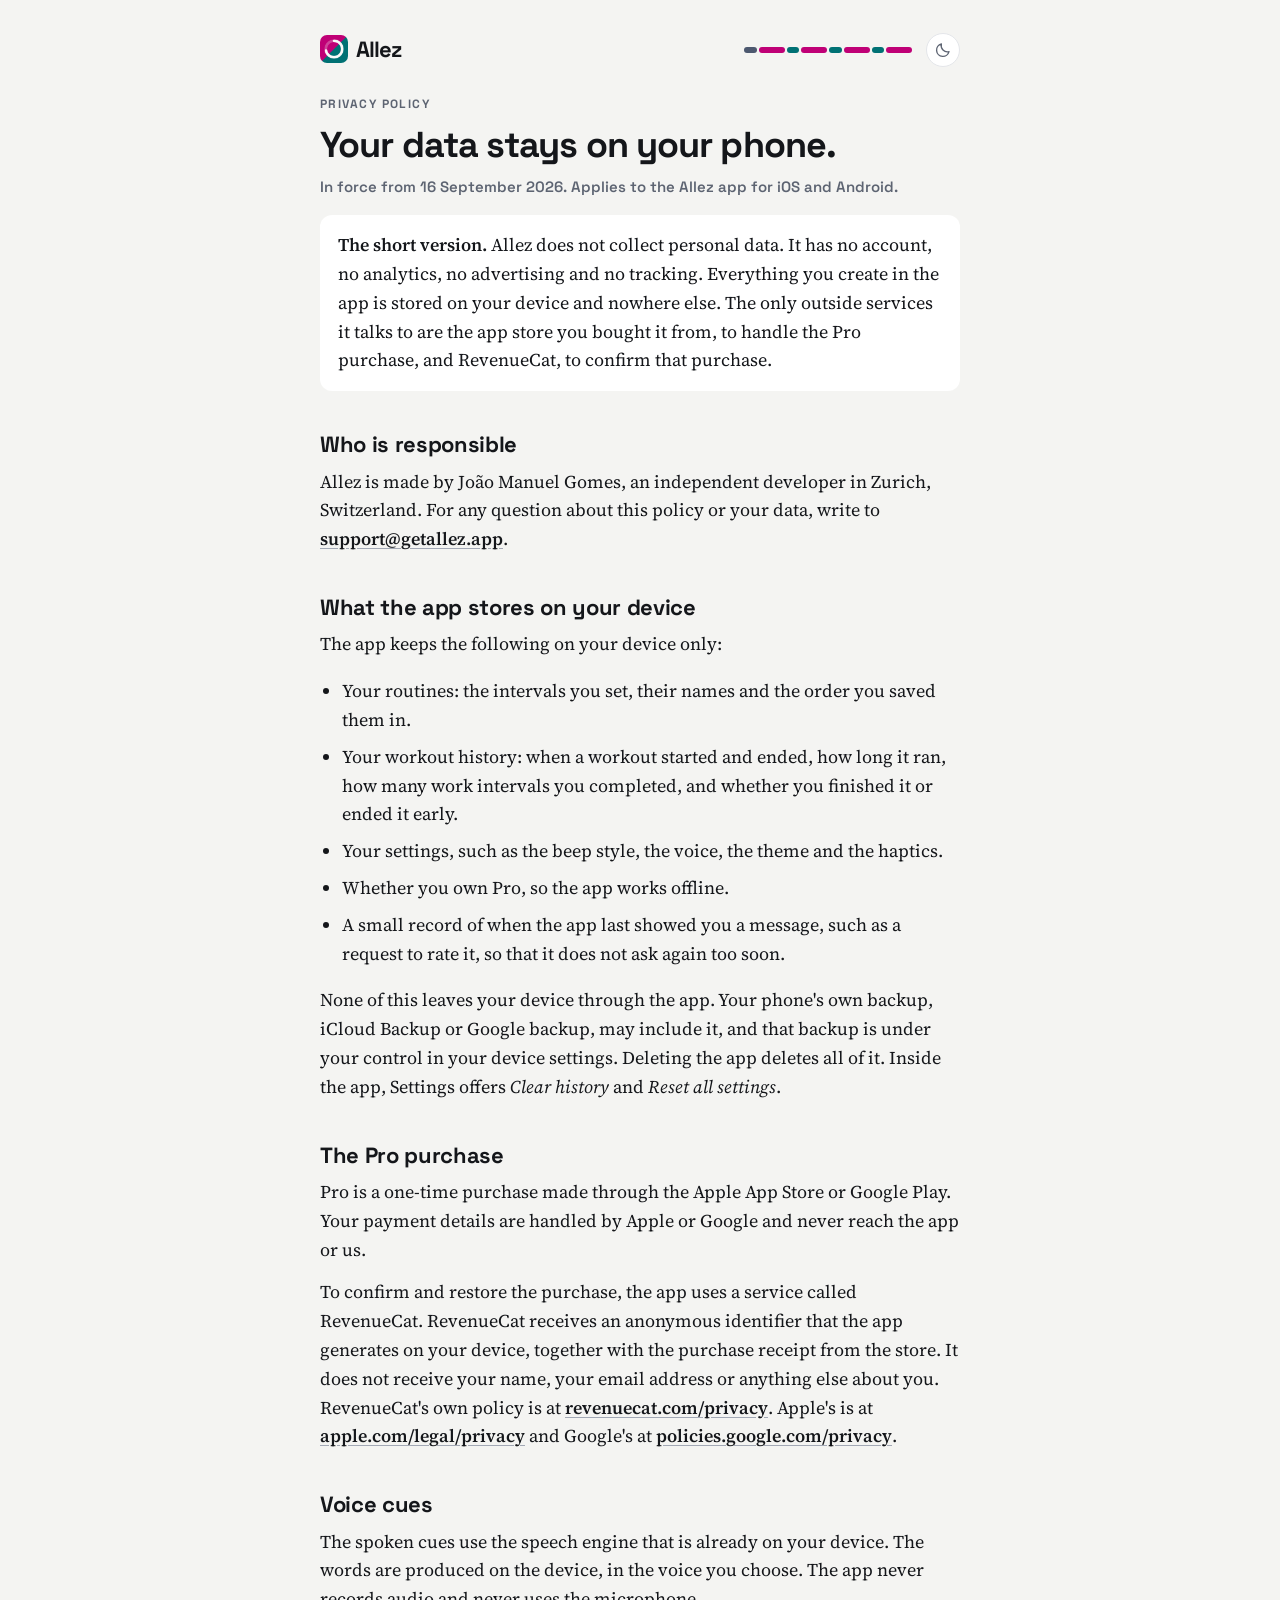
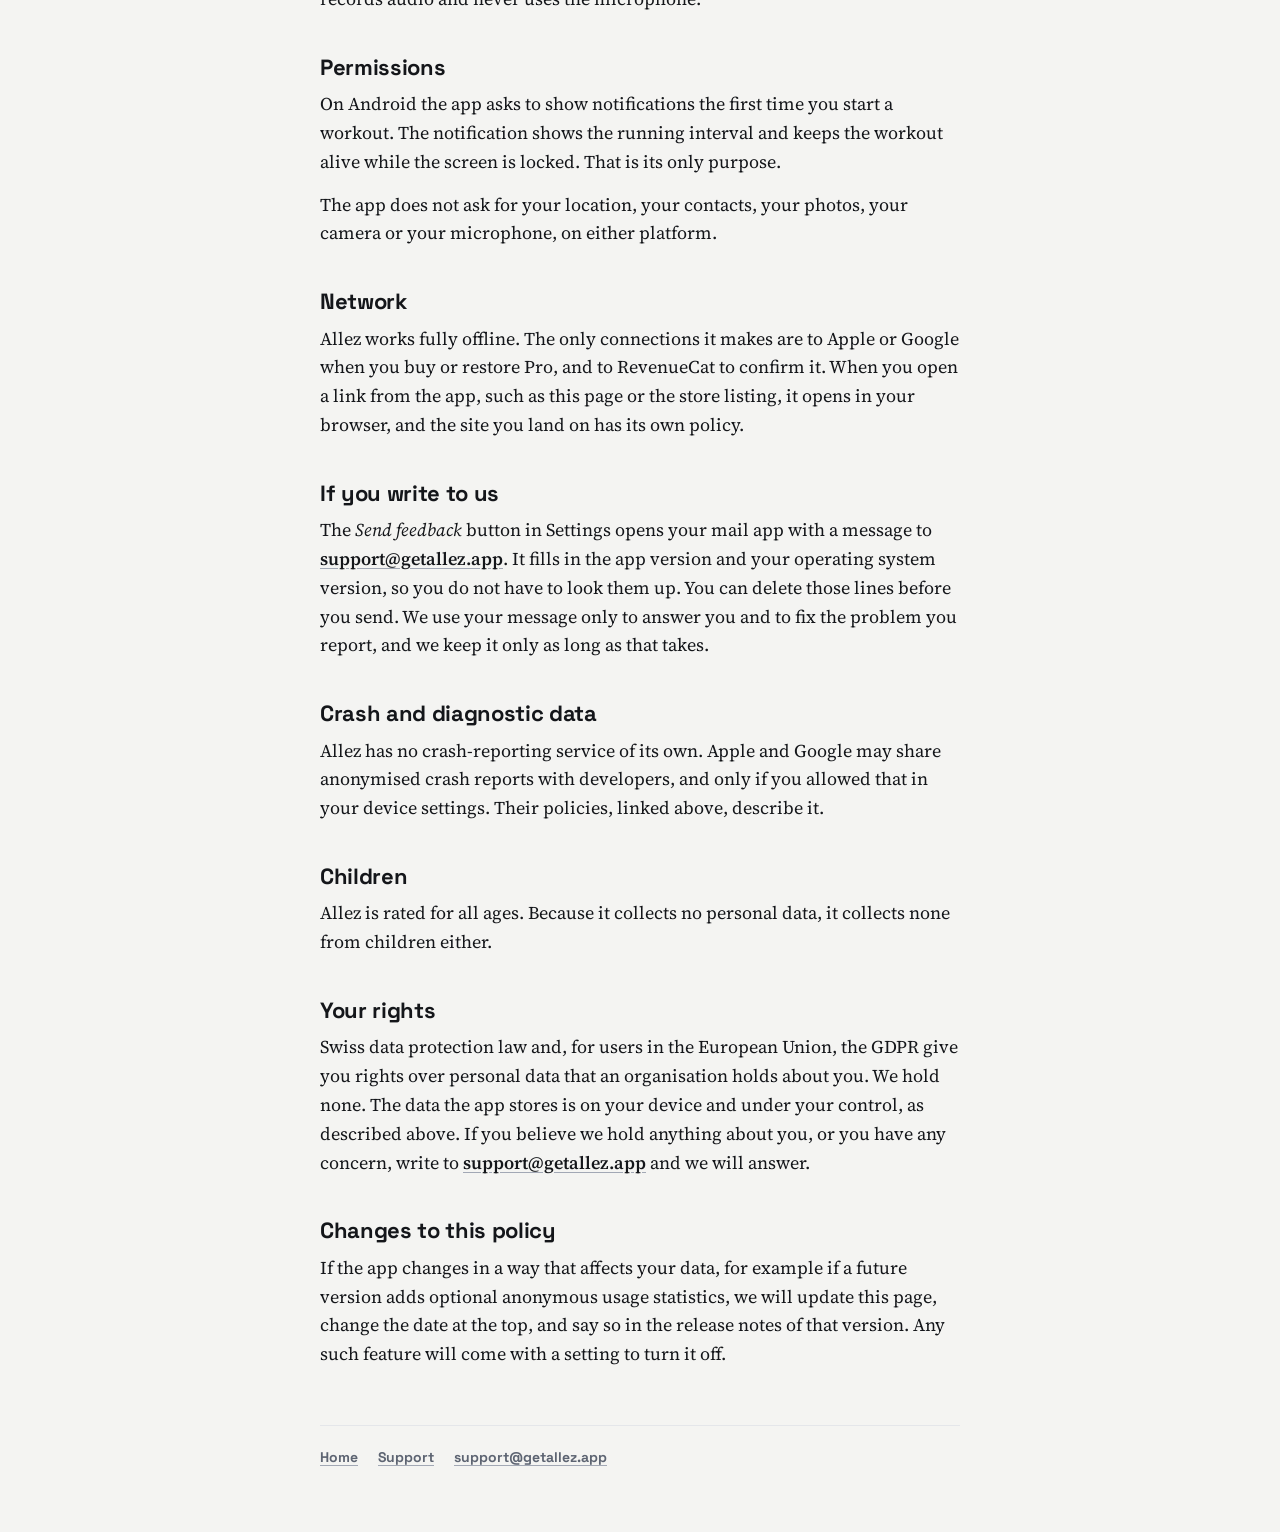
==== commit ab1b55ef: "site: let the reader choose the theme The pages followed the operating system and gave the reader no" ====
--- a/privacy/index.html
+++ b/privacy/index.html
@@ -5,6 +5,7 @@
   <meta name="viewport" content="width=device-width, initial-scale=1">
   <title>Privacy policy — Allez</title>
   <meta name="description" content="How the Allez interval timer handles your data. In short: it collects none, and everything you create stays on your device.">
+  <link rel="canonical" href="https://getallez.app/privacy/">
   <meta name="theme-color" media="(prefers-color-scheme: light)" content="#F4F4F2">
   <meta name="theme-color" media="(prefers-color-scheme: dark)" content="#0F1115">
   <link rel="icon" href="../assets/icons/favicon.ico" sizes="any">
@@ -21,14 +22,18 @@
   <link rel="preconnect" href="https://fonts.googleapis.com">
   <link rel="preconnect" href="https://fonts.gstatic.com" crossorigin>
   <link href="https://fonts.googleapis.com/css2?family=Space+Grotesk:wght@500;600;700&family=Source+Serif+4:ital,opsz,wght@0,8..60,400;0,8..60,600;1,8..60,400&display=swap" rel="stylesheet">
+  <script src="../assets/theme.js"></script>
   <link rel="stylesheet" href="../assets/site.css">
 </head>
 <body>
 <main>
   <header class="brand">
     <a class="wordmark" href="../"><img class="appicon" src="../assets/icons/icon-48.png" width="28" height="28" alt="">Allez</a>
-    <div class="bar" aria-hidden="true">
-      <span class="getready"></span><span></span><span class="rest"></span><span></span><span class="rest"></span><span></span><span class="rest"></span><span></span>
+    <div class="brand-end">
+      <div class="bar" aria-hidden="true">
+        <span class="getready"></span><span></span><span class="rest"></span><span></span><span class="rest"></span><span></span><span class="rest"></span><span></span>
+      </div>
+      <button class="theme-toggle" type="button" aria-label="Switch the theme"><svg class="sun" viewBox="0 0 24 24" aria-hidden="true"><circle cx="12" cy="12" r="4.2"/><path d="M12 2.6v2.2M12 19.2v2.2M2.6 12h2.2M19.2 12h2.2M5.3 5.3l1.6 1.6M17.1 17.1l1.6 1.6M18.7 5.3l-1.6 1.6M6.9 17.1l-1.6 1.6"/></svg><svg class="moon" viewBox="0 0 24 24" aria-hidden="true"><path d="M20 14.2A8.4 8.4 0 019.8 4 8.4 8.4 0 1020 14.2z"/></svg></button>
     </div>
   </header>
 
--- a/assets/site.css
+++ b/assets/site.css
@@ -15,15 +15,33 @@
   color-scheme: light dark;
 }
 
+/* The system preference decides, unless the reader asked for light. The
+   dark tokens repeat below for the reader's own choice; CSS cannot share
+   one block between a media query and a selector. */
 @media (prefers-color-scheme: dark) {
-  :root {
+  :root:not([data-theme="light"]) {
     --surface: #0F1115;
     --card: #181B21;
     --border: #242830;
     --text: #F4F5F7;
     --text2: #A2A8B5;
     --text3: #5D6472;
-  }
+    color-scheme: dark;
+  }
+}
+
+:root[data-theme="dark"] {
+  --surface: #0F1115;
+  --card: #181B21;
+  --border: #242830;
+  --text: #F4F5F7;
+  --text2: #A2A8B5;
+  --text3: #5D6472;
+  color-scheme: dark;
+}
+
+:root[data-theme="light"] {
+  color-scheme: light;
 }
 
 * {
@@ -85,6 +103,64 @@
   text-decoration: none;
 }
 
+/* The right-hand group of the header. The bar and the toggle sit together
+   so the wordmark keeps the far left. */
+.brand-end {
+  display: flex;
+  align-items: center;
+  gap: 14px;
+}
+
+.theme-toggle {
+  display: inline-flex;
+  align-items: center;
+  justify-content: center;
+  width: 34px;
+  height: 34px;
+  flex: none;
+  padding: 0;
+  border: 1px solid var(--border);
+  border-radius: 999px;
+  background: var(--card);
+  color: var(--text2);
+  cursor: pointer;
+}
+
+.theme-toggle:hover {
+  color: var(--text);
+  border-color: var(--text3);
+}
+
+.theme-toggle:focus-visible {
+  outline: 2px solid var(--work);
+  outline-offset: 2px;
+}
+
+.theme-toggle svg {
+  width: 18px;
+  height: 18px;
+  fill: none;
+  stroke: currentColor;
+  stroke-width: 1.8;
+  stroke-linecap: round;
+  stroke-linejoin: round;
+}
+
+/* The button offers the theme you are not in, so the icon follows the
+   theme in force. The rules mirror the token rules above. */
+.theme-toggle .sun { display: none; }
+.theme-toggle .moon { display: block; }
+
+@media (prefers-color-scheme: dark) {
+  :root:not([data-theme="light"]) .theme-toggle .sun { display: block; }
+  :root:not([data-theme="light"]) .theme-toggle .moon { display: none; }
+}
+
+:root[data-theme="dark"] .theme-toggle .sun { display: block; }
+:root[data-theme="dark"] .theme-toggle .moon { display: none; }
+:root[data-theme="light"] .theme-toggle .sun { display: none; }
+:root[data-theme="light"] .theme-toggle .moon { display: block; }
+
 .bar {
   display: flex;
   gap: 2px;
@@ -157,6 +233,19 @@
 
 a:hover {
   text-decoration-color: var(--text);
+}
+
+/* The second line of the hero. It sits between the headline and the lead
+   in size, and it carries the headline's typeface so the two read as one
+   statement. */
+.hero-sub {
+  font-family: "Space Grotesk", -apple-system, BlinkMacSystemFont, "Segoe UI", sans-serif;
+  font-size: 20px;
+  line-height: 1.25;
+  letter-spacing: -0.015em;
+  font-weight: 600;
+  color: var(--text2);
+  margin: 0 0 16px;
 }
 
 .lead {
@@ -351,6 +440,9 @@
   }
   .hero h1 {
     font-size: 48px;
+  }
+  .hero .hero-sub {
+    font-size: 26px;
   }
   .hero .lead {
     font-size: 21px;
